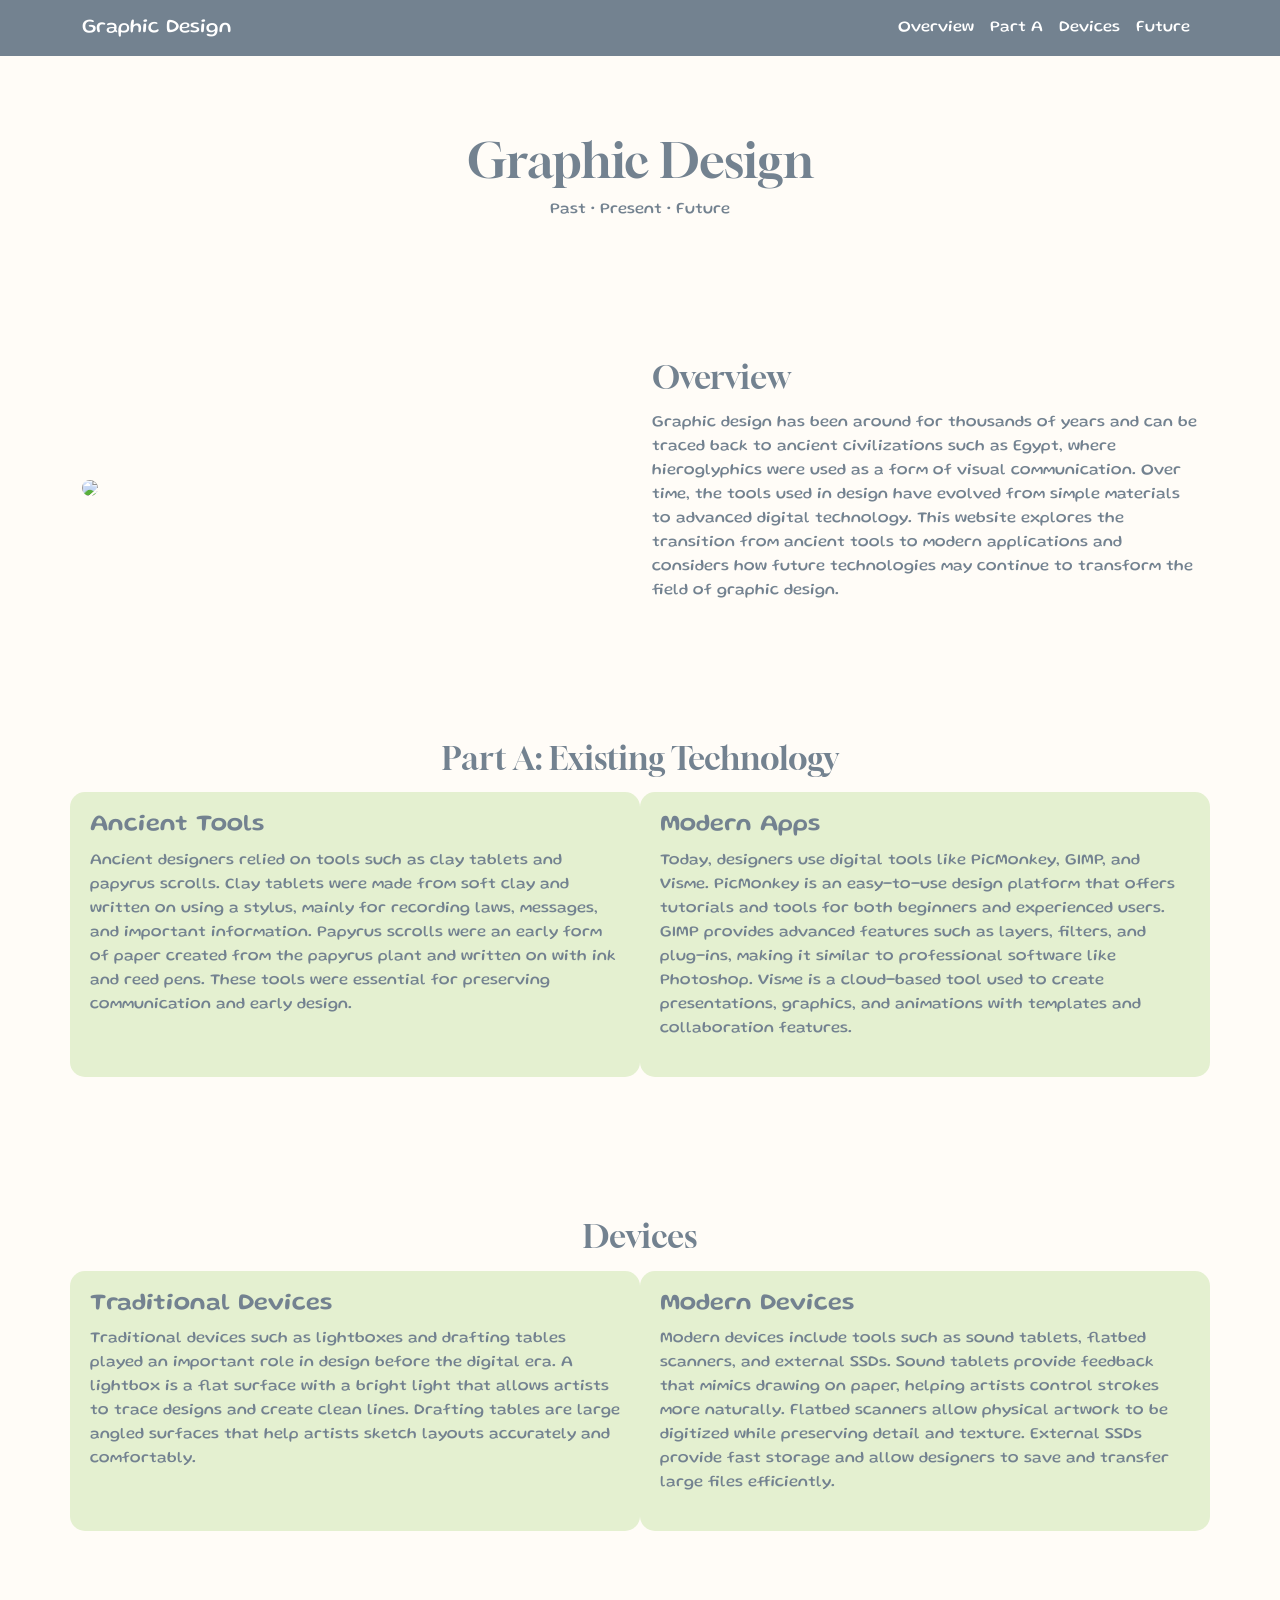
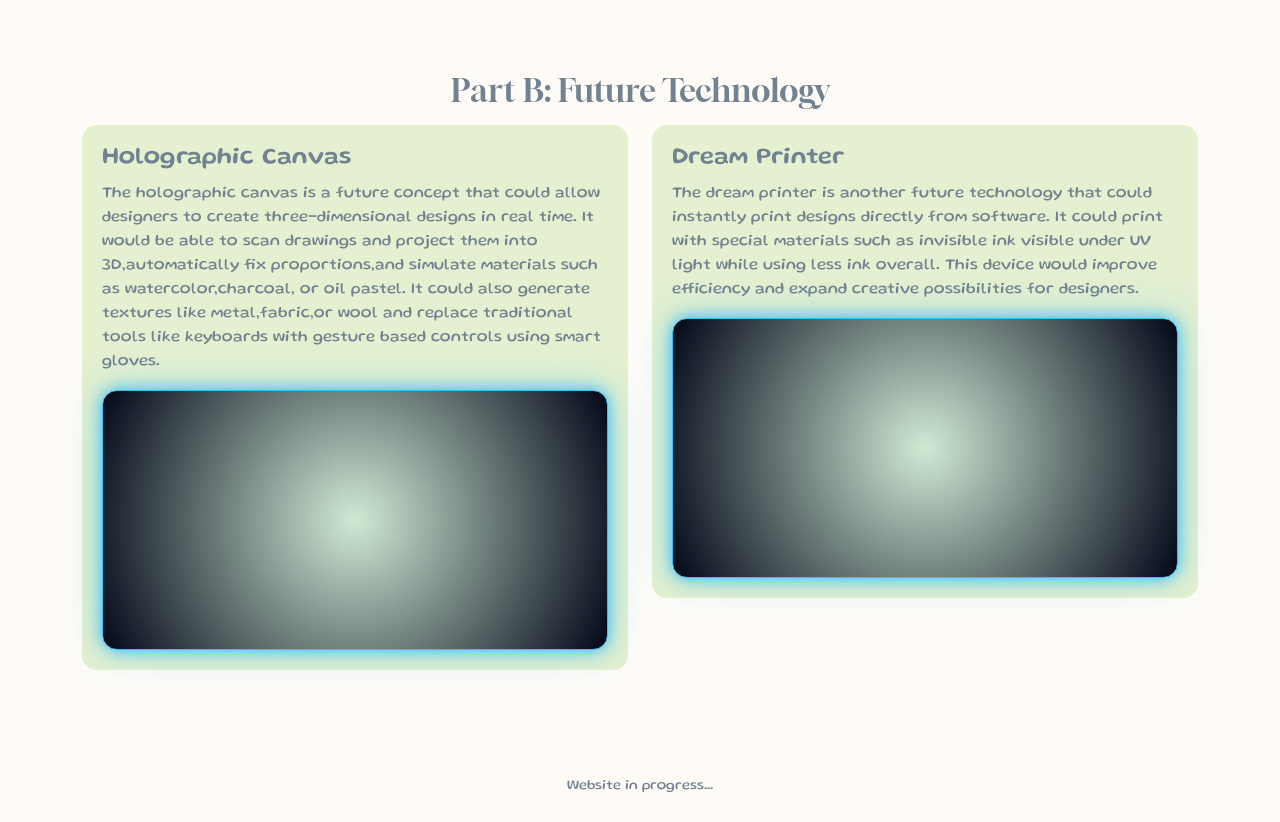
==== index.html @ 791c7b7c "Tue, May 5, 2026, 6:38 PM -04:00" ====
<!DOCTYPE html>
<html>
    <head>
        <!-- Required meta tags -->
        <meta charset="utf-8">
        <meta name="viewport" content="width=device-width, initial-scale=1">

        <link href="https://cdn.jsdelivr.net/npm/bootstrap@5.3.0-alpha1/dist/css/bootstrap.min.css" rel="stylesheet" />
        <link href="style.css" rel="stylesheet" type="text/css" />
        <style>
            /* CSS */
            .aframe-box{
    width:100%;
    height:260px;
    border-radius:15px;
    overflow:hidden;
    position:relative;
    margin-top:15px;

    /* hologram frame */
    border:1.5px solid #38bdf8;
    box-shadow: 0 0 15px #38bdf8, 0 0 40px rgba(56,189,248,0.4);

    background: radial-gradient(circle at center, rgba(56,189,248,0.12), #020617);
}
        </style>

<link rel="preconnect" href="https://fonts.googleapis.com">
<link rel="preconnect" href="https://fonts.gstatic.com" crossorigin>
<link href="https://fonts.googleapis.com/css2?family=Gloock&family=Gluten:wght@100..900&display=swap" rel="stylesheet">

        <title>Title</title>
    </head>
    <body>
        <!-- HTML -->
<nav class="navbar navbar-expand-lg fixed-top">

<div class="container">

<a class="navbar-brand" href="#">Graphic Design</a>

<button class="navbar-toggler" data-bs-toggle="collapse" data-bs-target="#nav">

<span class="navbar-toggler-icon"></span>

</button>

<div class="collapse navbar-collapse" id="nav">

<ul class="navbar-nav ms-auto">

<li><a class="nav-link" href="#overview">Overview</a></li>

<li><a class="nav-link" href="#partA">Part A</a></li>

<li><a class="nav-link" href="#devices">Devices</a></li>

<li><a class="nav-link" href="#future">Future</a></li>

</ul>

</div>

</div>

</nav>

<br><br><br>

<!-- HERO -->

<section class="text-center">

<h1 class="title">Graphic Design</h1>

<p>Past • Present • Future</p>

</section>

<!-- OVERVIEW -->

<section id="overview">

<div class="container">

<div class="row align-items-center">

<div class="col-md-6">

<img class="section-img" src="https://dazonn.com/wp-content/uploads/2024/01/Graphic_Designers.webp">

</div>

<div class="col-md-6">

<h2 class="sub-title">Overview</h2>

<p>

Graphic design has been around for thousands of years and can be traced back to ancient civilizations such as Egypt, where hieroglyphics were used as a form of visual communication. Over time, the tools used in design have evolved from simple materials to advanced digital technology. This website explores the transition from ancient tools to modern applications and considers how future technologies may continue to transform the field of graphic design.

</p>

</div>

</div>

</div>

</section>

<!-- PART A -->

<section id="partA">

<div class="container">

<h2 class="sub-title text-center">Part A: Existing Technology</h2>

<div class="row">

<div class="col-md-6 card-custom">

<h4>Ancient Tools</h4>

<p>

Ancient designers relied on tools such as clay tablets and papyrus scrolls. Clay tablets were made from soft clay and written on using a stylus, mainly for recording laws, messages, and important information. Papyrus scrolls were an early form of paper created from the papyrus plant and written on with ink and reed pens. These tools were essential for preserving communication and early design.

</p>

</div>

<div class="col-md-6 card-custom">

<h4>Modern Apps</h4>

<p>

Today, designers use digital tools like PicMonkey, GIMP, and Visme. PicMonkey is an easy-to-use design platform that offers tutorials and tools for both beginners and experienced users. GIMP provides advanced features such as layers, filters, and plug-ins, making it similar to professional software like Photoshop. Visme is a cloud-based tool used to create presentations, graphics, and animations with templates and collaboration features.

</p>

</div>

</div>

</div>

</section>

<!-- DEVICES -->

<section id="devices"  class="partA" >

<div class="container">

<h2 class="sub-title text-center">Devices</h2>

<div class="row">

<div class="col-md-6 card-custom">

<h4>Traditional Devices</h4>

<p>

Traditional devices such as lightboxes and drafting tables played an important role in design before the digital era. A lightbox is a flat surface with a bright light that allows artists to trace designs and create clean lines. Drafting tables are large angled surfaces that help artists sketch layouts accurately and comfortably.

</p>

</div>

<div class="col-md-6 card-custom">

<h4>Modern Devices</h4>

<p>

Modern devices include tools such as sound tablets, flatbed scanners, and external SSDs. Sound tablets provide feedback that mimics drawing on paper, helping artists control strokes more naturally. Flatbed scanners allow physical artwork to be digitized while preserving detail and texture. External SSDs provide fast storage and allow designers to save and transfer large files efficiently.

</p>

</div>

</div>

</div>

</section>

<!-- FUTURE -->

<section id="future">

<div class="container">

<h2 class="sub-title text-center">Part B: Future Technology</h2>

<div class="row">

    <!-- Holographic Canvas -->

    <div class="col-md-6">

        <div class="card-custom">

            <h4>Holographic Canvas</h4>

            <p>

                The holographic canvas is a future concept that could allow designers to create three-dimensional designs in real time. It would be able to scan drawings and project them into 3D,automatically fix proportions,and simulate materials such as watercolor,charcoal, or oil pastel. It could also generate textures like metal,fabric,or wool and replace traditional tools like keyboards with gesture based controls using smart gloves.

            </p>

            <div class="aframe-box">

                <a-scene embedded background="color: #020617">

                    <a-assets>

                        <a-asset-item id="model" src="https://cdn.jsdelivr.net/gh/KhronosGroup/glTF-Sample-Models@main/2.0/Duck/glTF/Duck.gltf"></a-asset-item>

                    </a-assets>

                    <a-cylinder position="0 -0.9 -2.5" radius="0.8" height="0.15" color="#38bdf8"></a-cylinder>

                    <a-torus position="0 -0.8 -2.5"

                             radius="1"

                             radius-tubular="0.02"

                             color="#38bdf8"

                             animation="property: rotation; to: 0 360 0; loop: true; dur: 5000">

                    </a-torus>

                    <a-entity gltf-model="#model"

                              position="0 -0.1 -2.5"

                              scale="0.9 0.9 0.9"

                              animation="property: rotation; to: 0 360 0; loop: true; dur: 10000">

                    </a-entity>

                    <a-light type="point" intensity="2" color="#38bdf8" position="0 1 -2.5"></a-light>

                    <a-light type="ambient" intensity="0.4"></a-light>

                </a-scene>

            </div>

        </div>

    </div>
<script src="https://aframe.io/releases/1.7.1/aframe.min.js"></script>






  <!-- Dream Printer -->

    <div class="col-md-6">

        <div class="card-custom">

            <h4>Dream Printer</h4>

            <p>

                 The dream printer is another future technology that could instantly print designs directly from software. It could print with special materials such as invisible ink visible under UV light while using less ink overall. This device would improve efficiency and expand creative possibilities for designers.


            </p>

            <div class="aframe-box">

                <a-scene embedded background="color: #020617">

                    <a-box position="0 -0.8 -2.5" depth="1" height="0.4" width="1.5" color="#1e293b"></a-box>

                    <a-plane position="0 -0.5 -2.2"

                             width="1.2"

                             height="0.7"

                             color="#38bdf8">

                    </a-plane>

                    <a-box position="0 0 -2.2"

                           depth="0.3"

                           height="0.3"

                           width="0.3"

                           color="#38bdf8"

                           animation="property: position; to: 0 0.3 -2.2; dir: alternate; loop: true; dur: 1500">

                    </a-box>

                    <a-light type="point" intensity="2" color="#38bdf8" position="0 1 -2.5"></a-light>

                    <a-light type="ambient" intensity="0.5"></a-light>

                </a-scene>

            </div>

        </div>

    </div>

</div>

</div>

</section>

<footer class="text-center p-4">

<small>Website in progress...</small>

</footer>

<script src="https://cdn.jsdelivr.net/npm/bootstrap@5.3.0-alpha1/dist/js/bootstrap.bundle.min.js"></script>


    </body>
</html>
---- style.css ----
body{

    background-color:#FFFCF7;

    font-family:'Gluten', sans-serif;

    color:#738290;

}


.navbar{

    background-color:#738290;

}

.navbar a{

    color:white !important;

}

.title{

    font-family:'Gloock', serif;

    font-size:3rem;

}

.sub-title{

    font-family:'Gloock', serif;

    margin-bottom:15px;

}


section{

    padding:60px 20px;

}


.card-custom{

    background:#E4F0D0;

    border-radius:15px;

    padding:20px;

    margin-bottom:20px;

}


.section-img{

    width:100%;

    border-radius:15px;

}


.device-img{

    width:100%;

    height:200px;

    background:#C2D8B9;

    border-radius:15px;

    display:flex;

    align-items:center;

    justify-content:center;

    color:white;

    font-size:14px;

.navbar a {
  color: #FFFCF7 !important;
}

.navbar.scrolled {
  background: #C2D8B9 !important;
}

h1{
  font-family: Gluten;
    font-size: 60px;
 }

.sub-title{
    font-family: Gluten;
    font-size: 45px;

}

body {
   font-family: Gloock, cursive;
  background-color: #FFFCF7`;
}

.smaller-title{
    font-family: Gluten;
    font-size: 35px;
}

.sub-heading{
  font-family: Gloock;
    font-size: 25px;
}

img{
  widith: 250px;
  height:250px;
}

.center{
  text-alignment: center;
}


.partA{
    margin-top:80px;
}
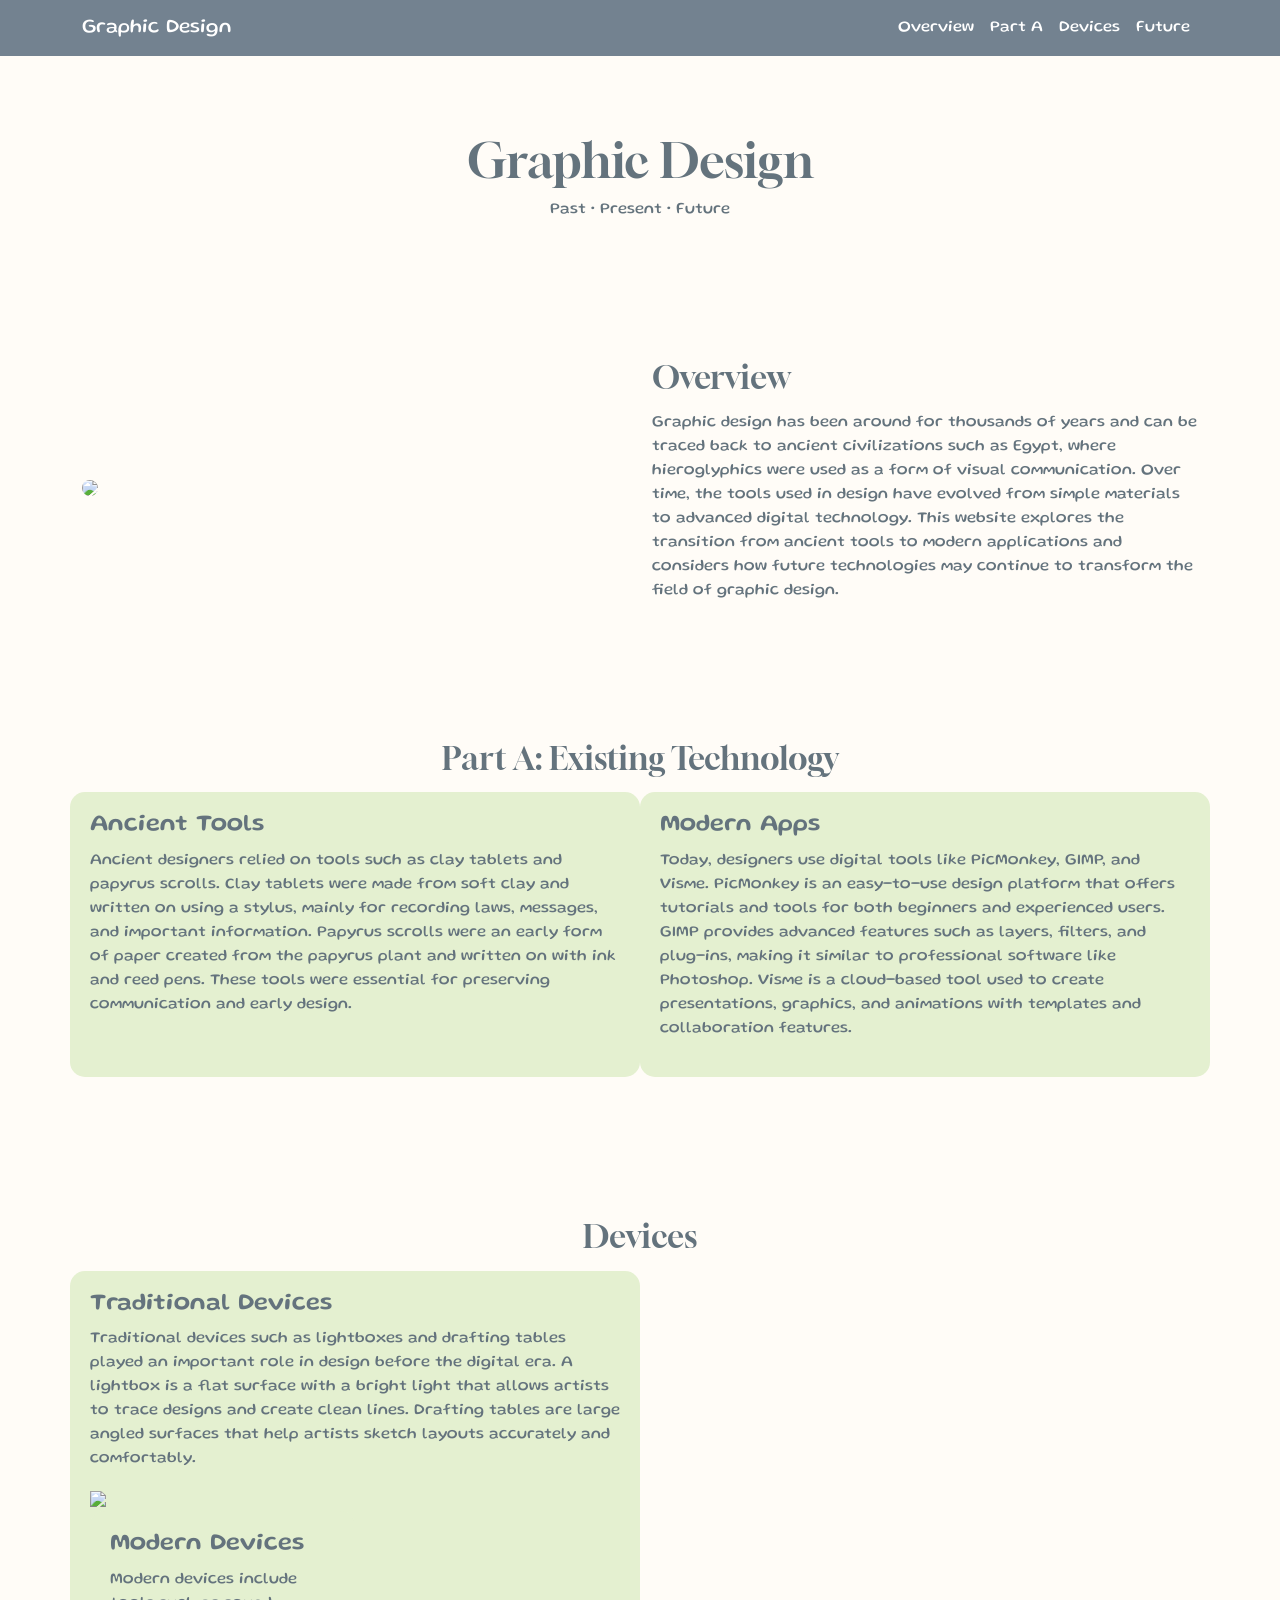
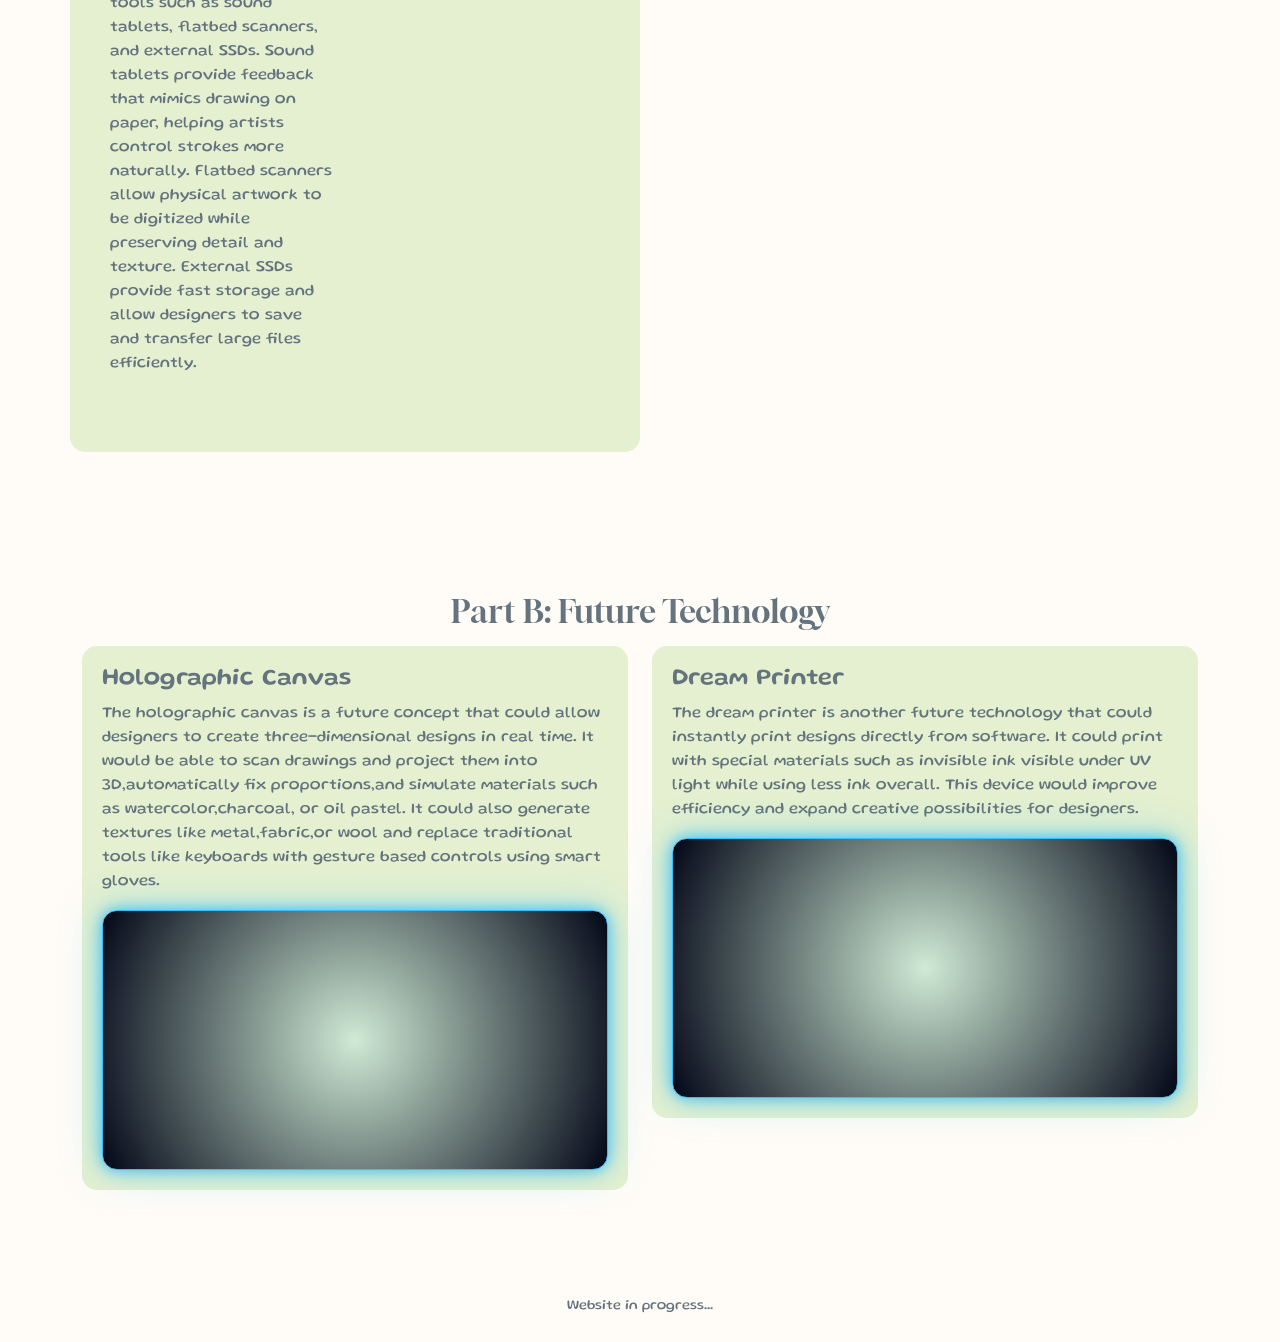
==== commit 6382da8d: "Sun, May 10, 2026, 9:13 PM -04:00" ====
--- a/index.html
+++ b/index.html
@@ -169,6 +169,8 @@
 
 </p>
 
+<img src=
+
 </div>
 
 <div class="col-md-6 card-custom">
--- a/style.css
+++ b/style.css
@@ -4,7 +4,7 @@
 
     font-family:'Gluten', sans-serif;
 
-    color:#738290;
+    color:#64737d;
 
 }
 
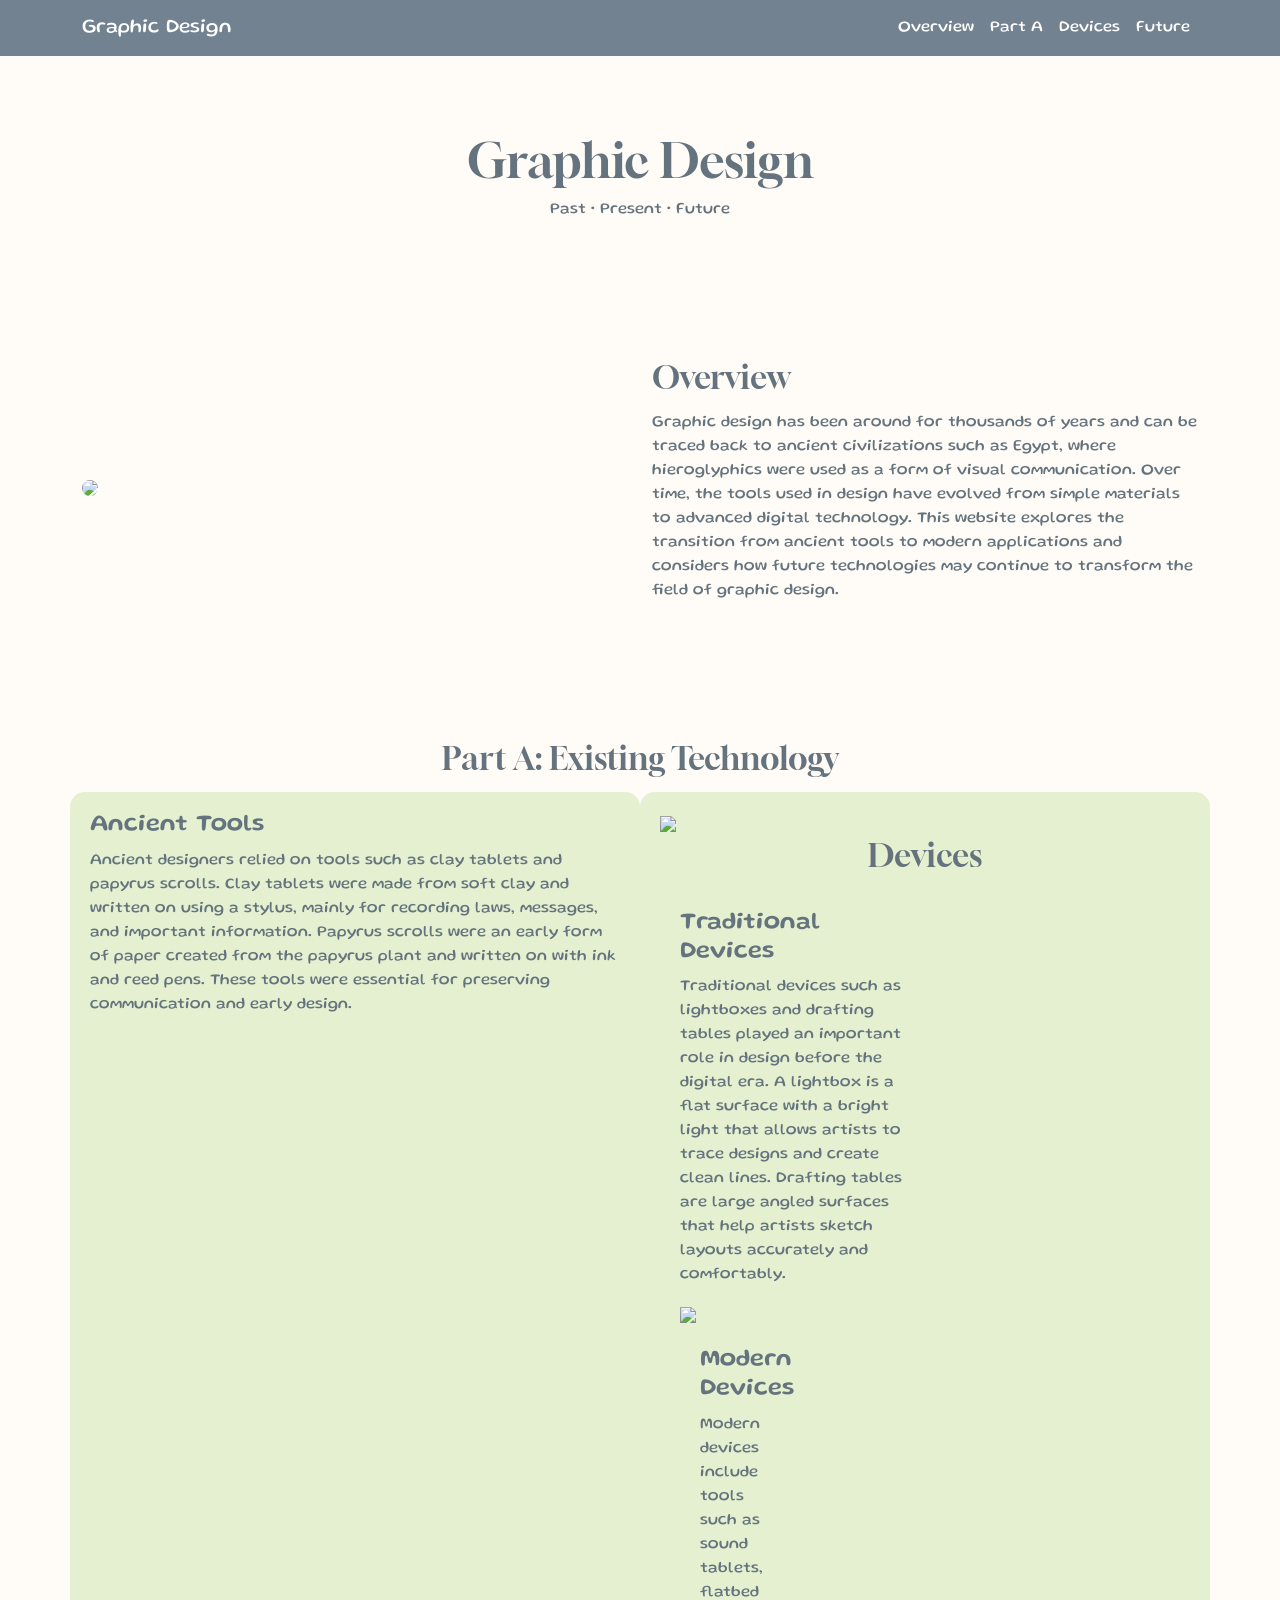
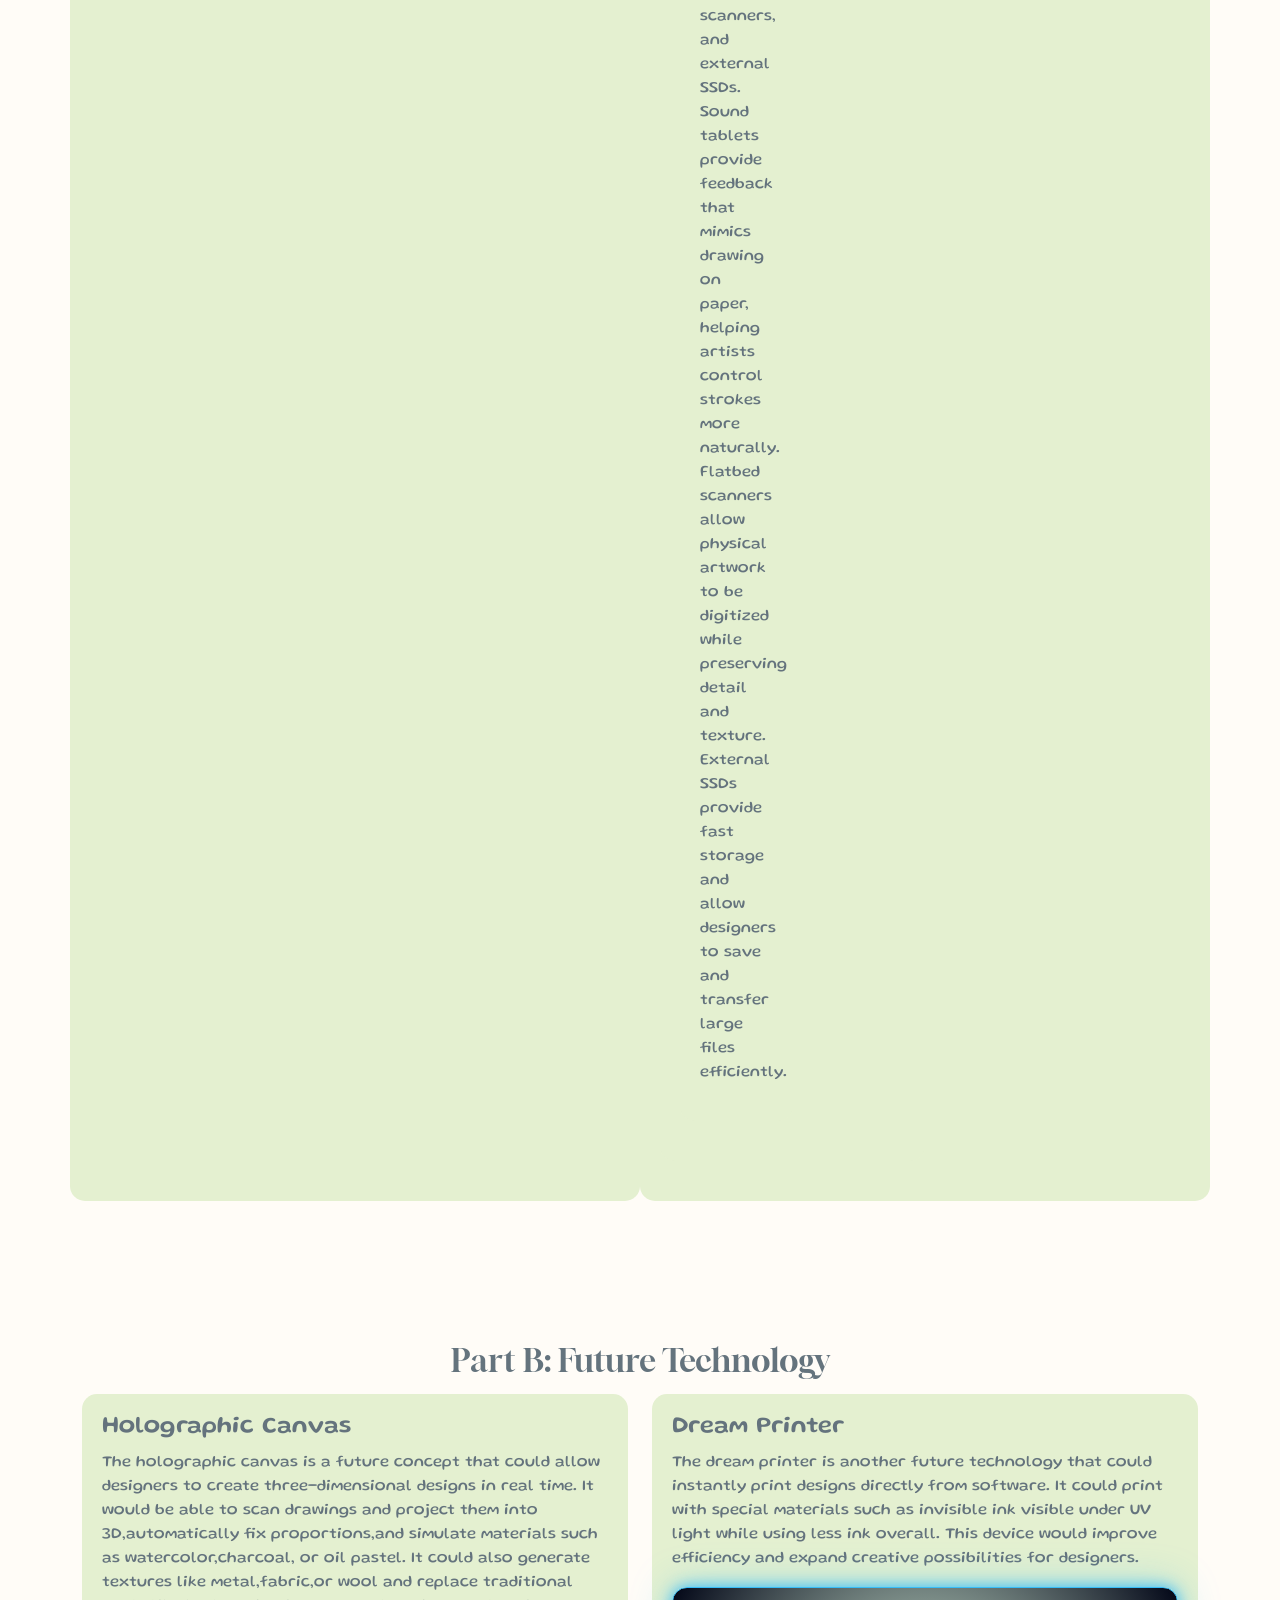
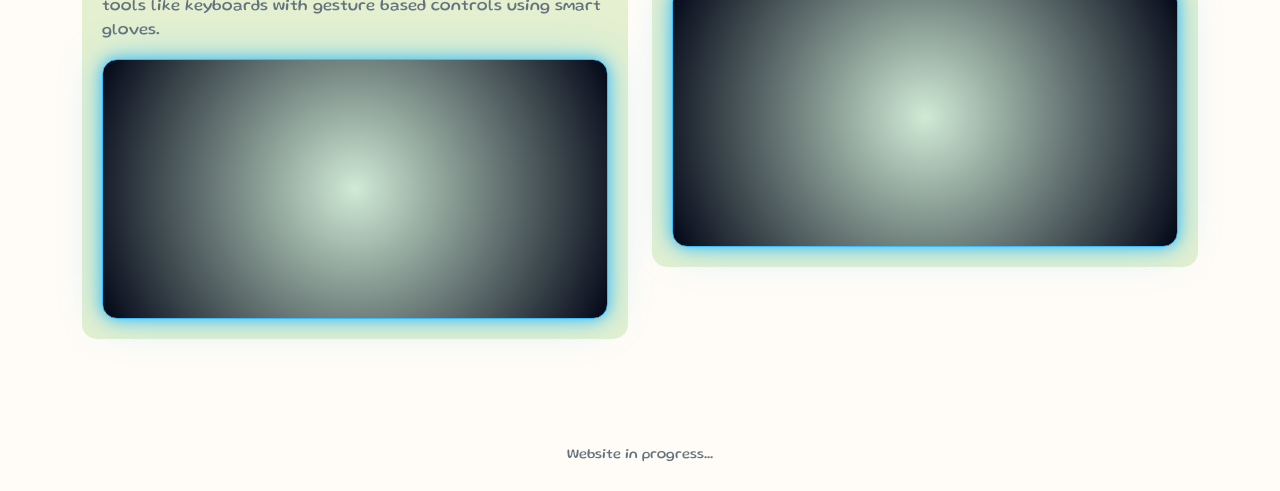
==== commit 3e6d276b: "Sun, May 10, 2026, 9:18 PM -04:00" ====
--- a/index.html
+++ b/index.html
@@ -133,6 +133,8 @@
 
 <div class="col-md-6 card-custom">
 
+    <img src=" 
+
 <h4>Modern Apps</h4>
 
 <p>
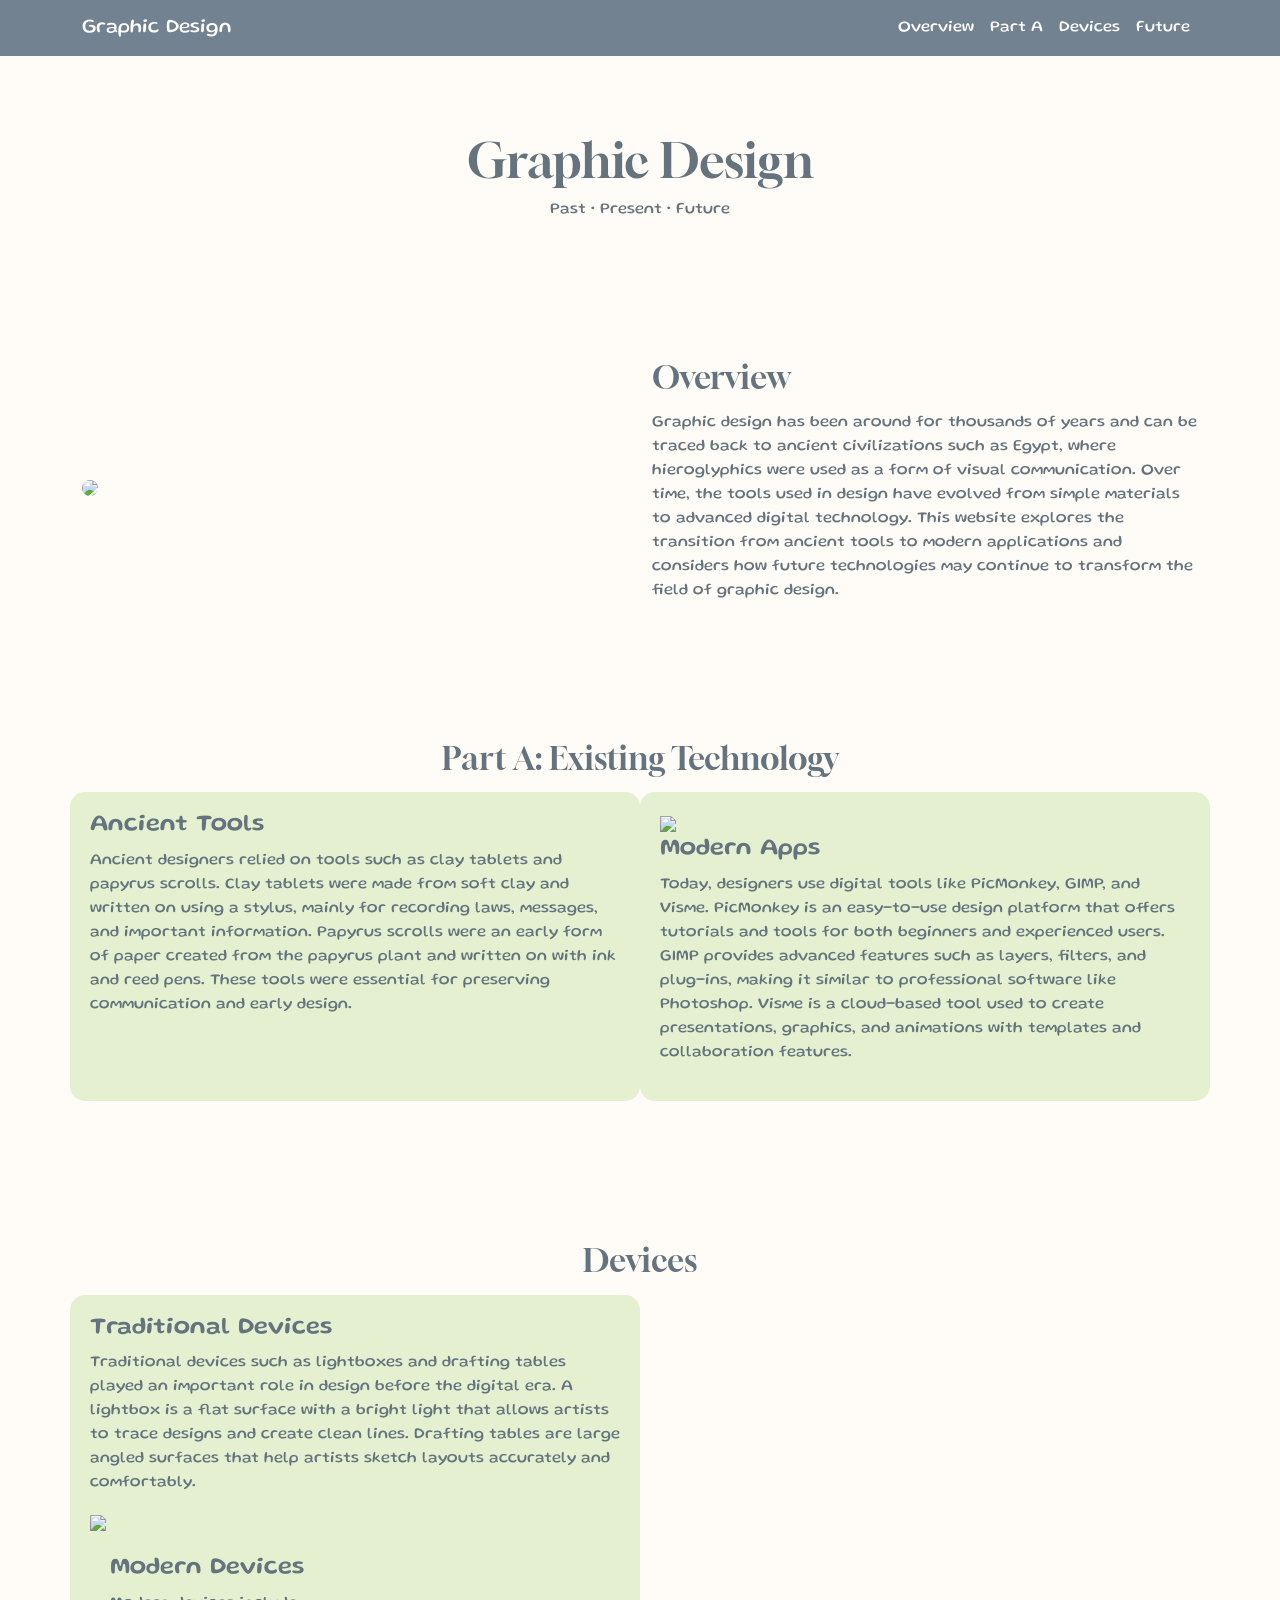
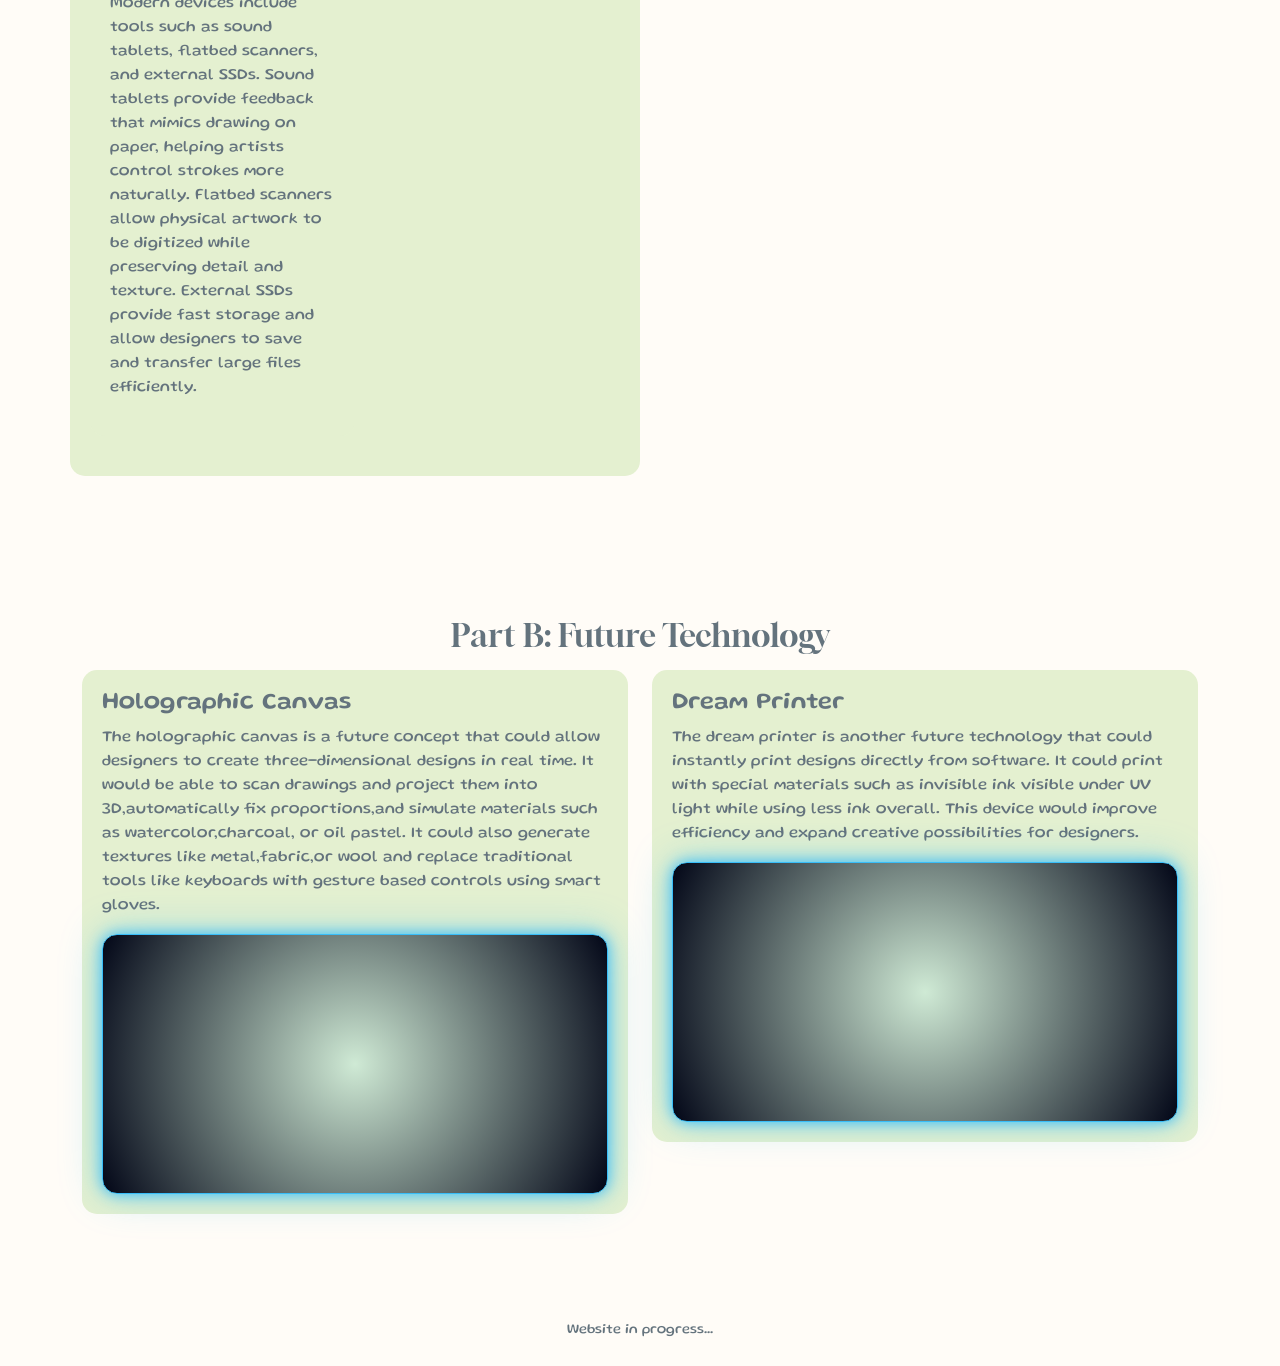
==== commit b26c587a: "Sun, May 10, 2026, 9:19 PM -04:00" ====
--- a/index.html
+++ b/index.html
@@ -133,7 +133,7 @@
 
 <div class="col-md-6 card-custom">
 
-    <img src=" 
+    <img src="https://play-lh.googleusercontent.com/vRZqnRc4vTLgoEWTsuuq_lLeWj1QQ0_ofON7JDVOMGnL2n2WgA6GztNUbldDhIQta08G" widith:100px  >
 
 <h4>Modern Apps</h4>
 
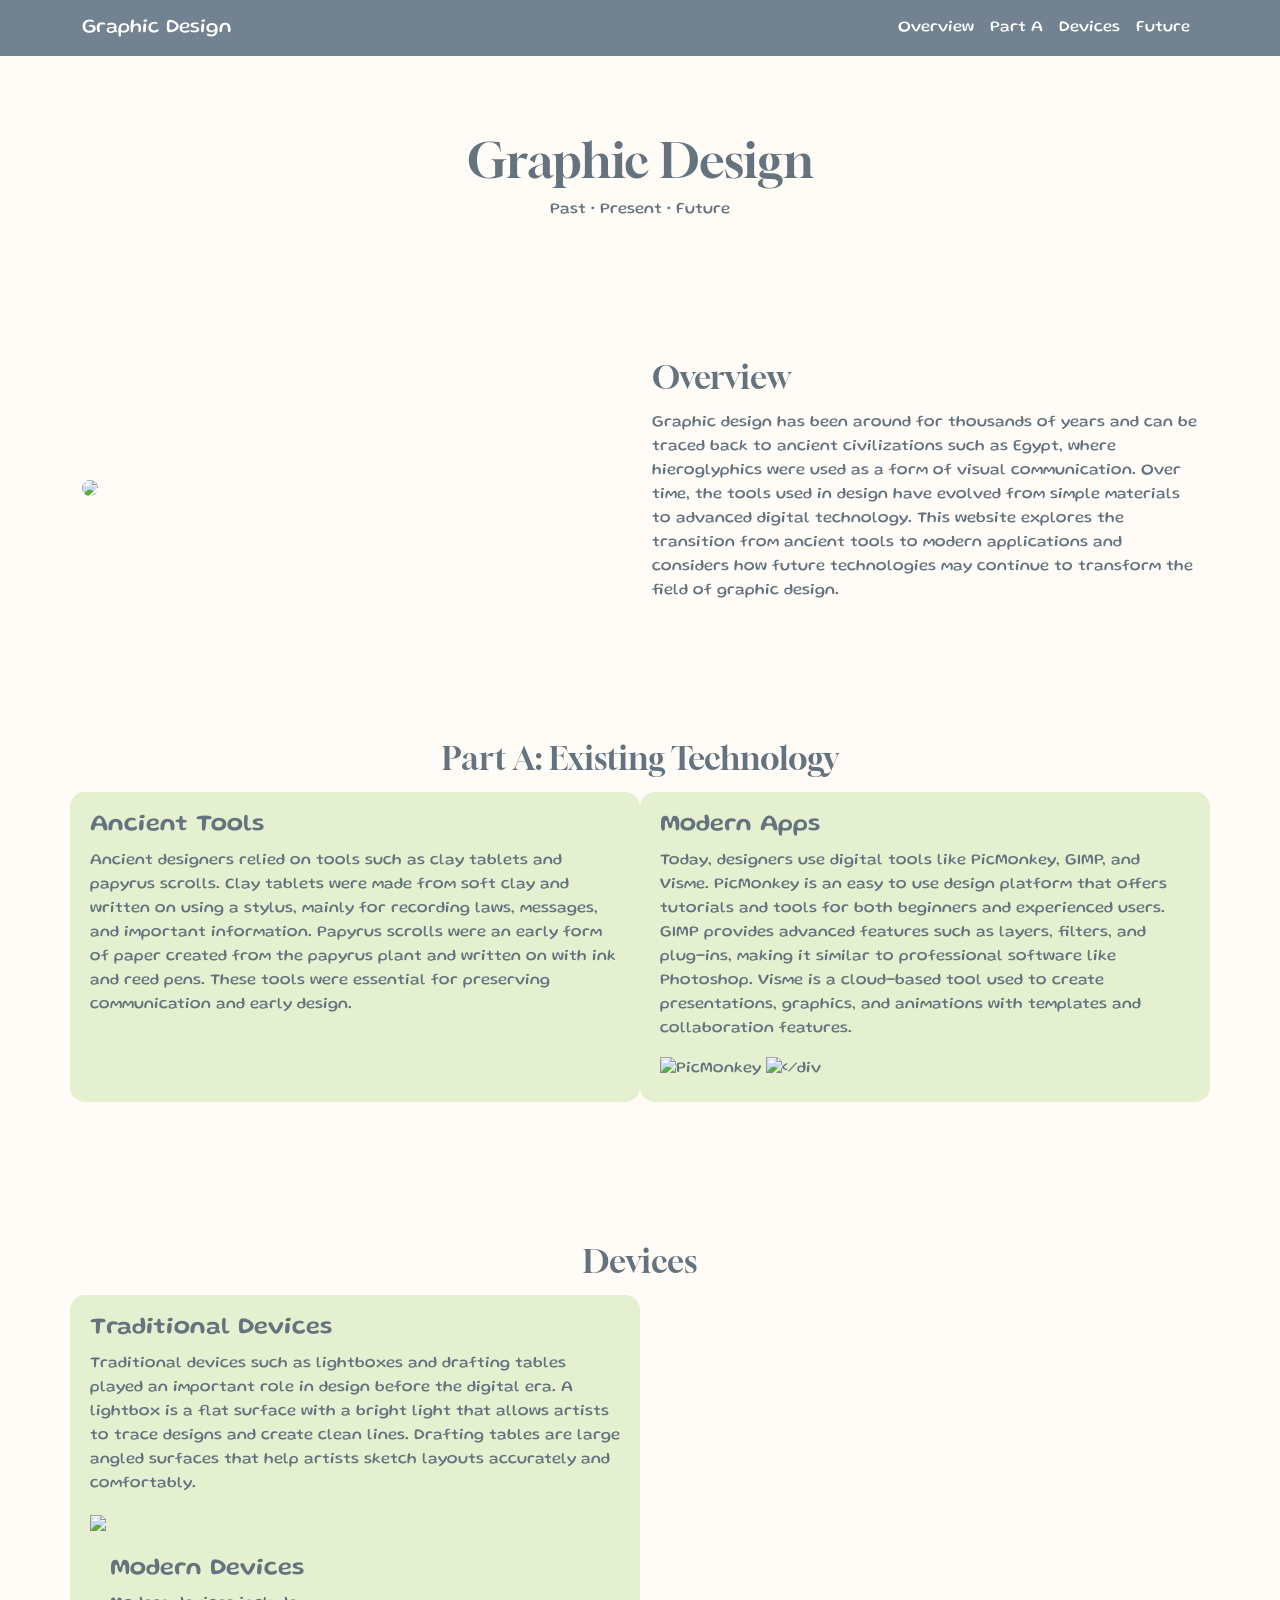
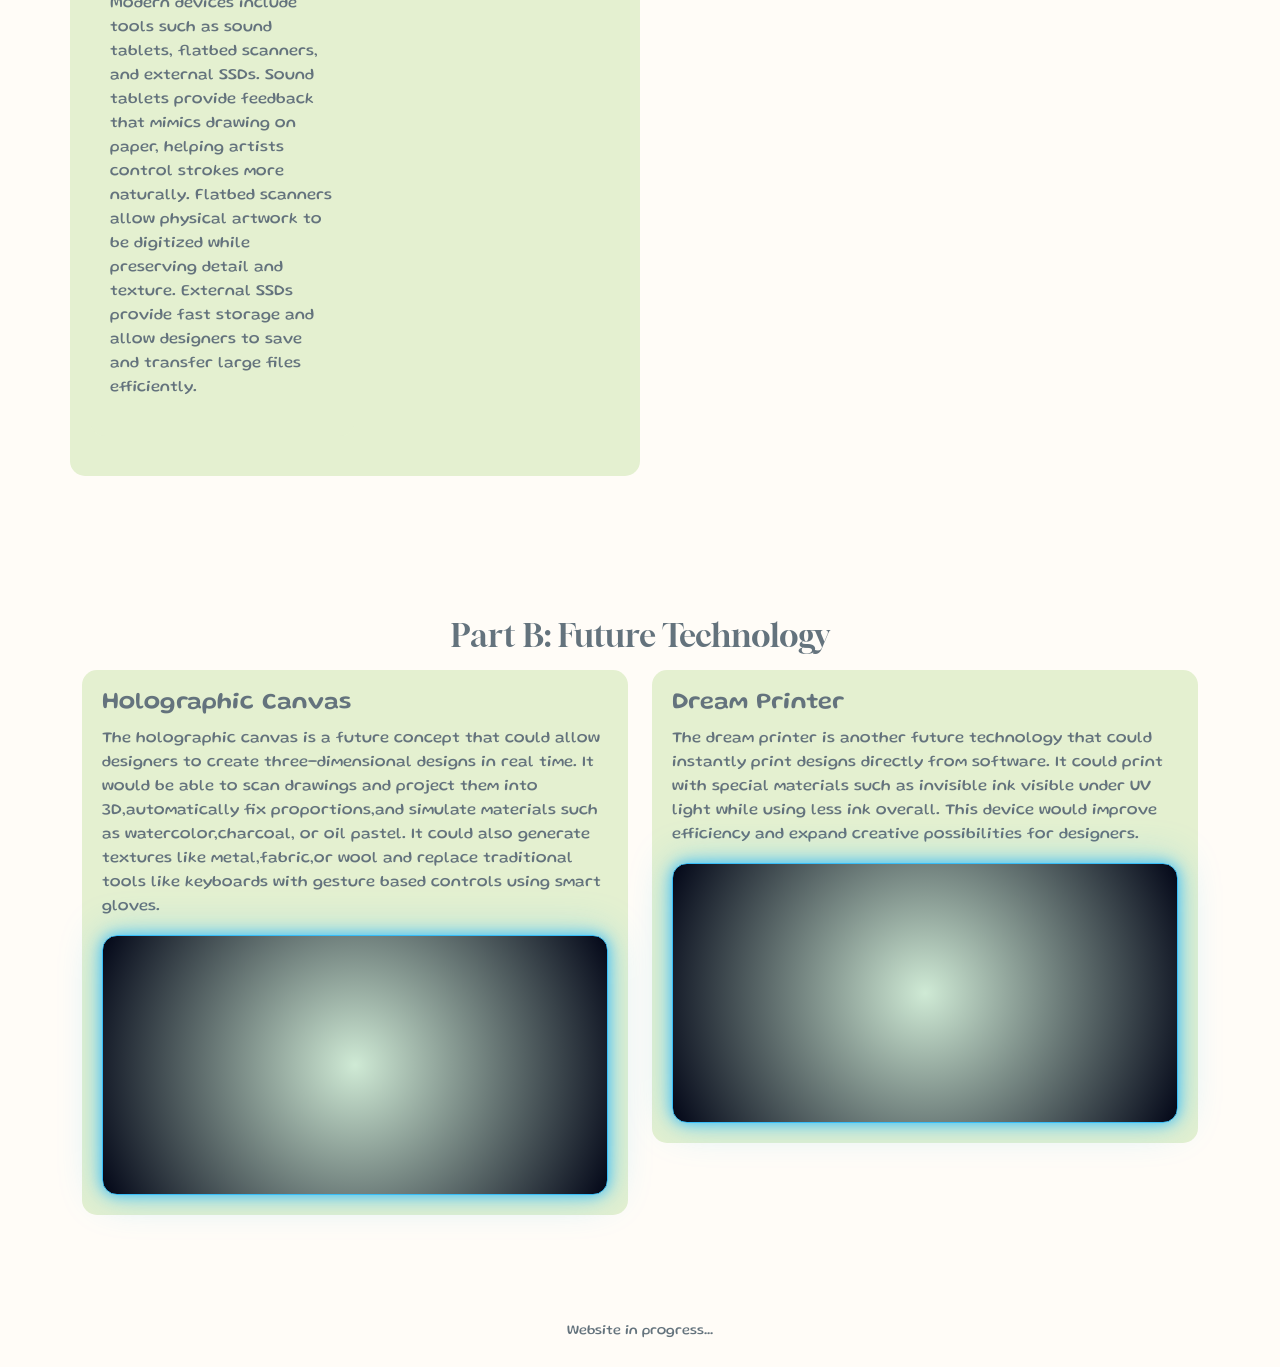
==== commit 03d3823b: "Sun, May 10, 2026, 9:22 PM -04:00" ====
--- a/index.html
+++ b/index.html
@@ -133,15 +133,17 @@
 
 <div class="col-md-6 card-custom">
 
-    <img src="https://play-lh.googleusercontent.com/vRZqnRc4vTLgoEWTsuuq_lLeWj1QQ0_ofON7JDVOMGnL2n2WgA6GztNUbldDhIQta08G" widith:100px  >
 
 <h4>Modern Apps</h4>
 
 <p>
 
-Today, designers use digital tools like PicMonkey, GIMP, and Visme. PicMonkey is an easy-to-use design platform that offers tutorials and tools for both beginners and experienced users. GIMP provides advanced features such as layers, filters, and plug-ins, making it similar to professional software like Photoshop. Visme is a cloud-based tool used to create presentations, graphics, and animations with templates and collaboration features.
-
-</p>
+Today, designers use digital tools like PicMonkey, GIMP, and Visme. PicMonkey is an easy to use design platform that offers tutorials and tools for both beginners and experienced users. GIMP provides advanced features such as layers, filters, and plug-ins, making it similar to professional software like Photoshop. Visme is a cloud-based tool used to create presentations, graphics, and animations with templates and collaboration features.
+
+</p>
+
+ <img src="https://play-lh.googleusercontent.com/vRZqnRc4vTLgoEWTsuuq_lLeWj1QQ0_ofON7JDVOMGnL2n2WgA6GztNUbldDhIQta08G" alt="PicMonkey" style= "widith:100px;  height:100px;">
+ <img src="https://encrypted-tbn0.gstatic.com/images?q=tbn:ANd9GcRWtsL0ydkwYD7ehrJ9rGCvED7QnmHQbshFSA&s" alt=
 
 </div>
 
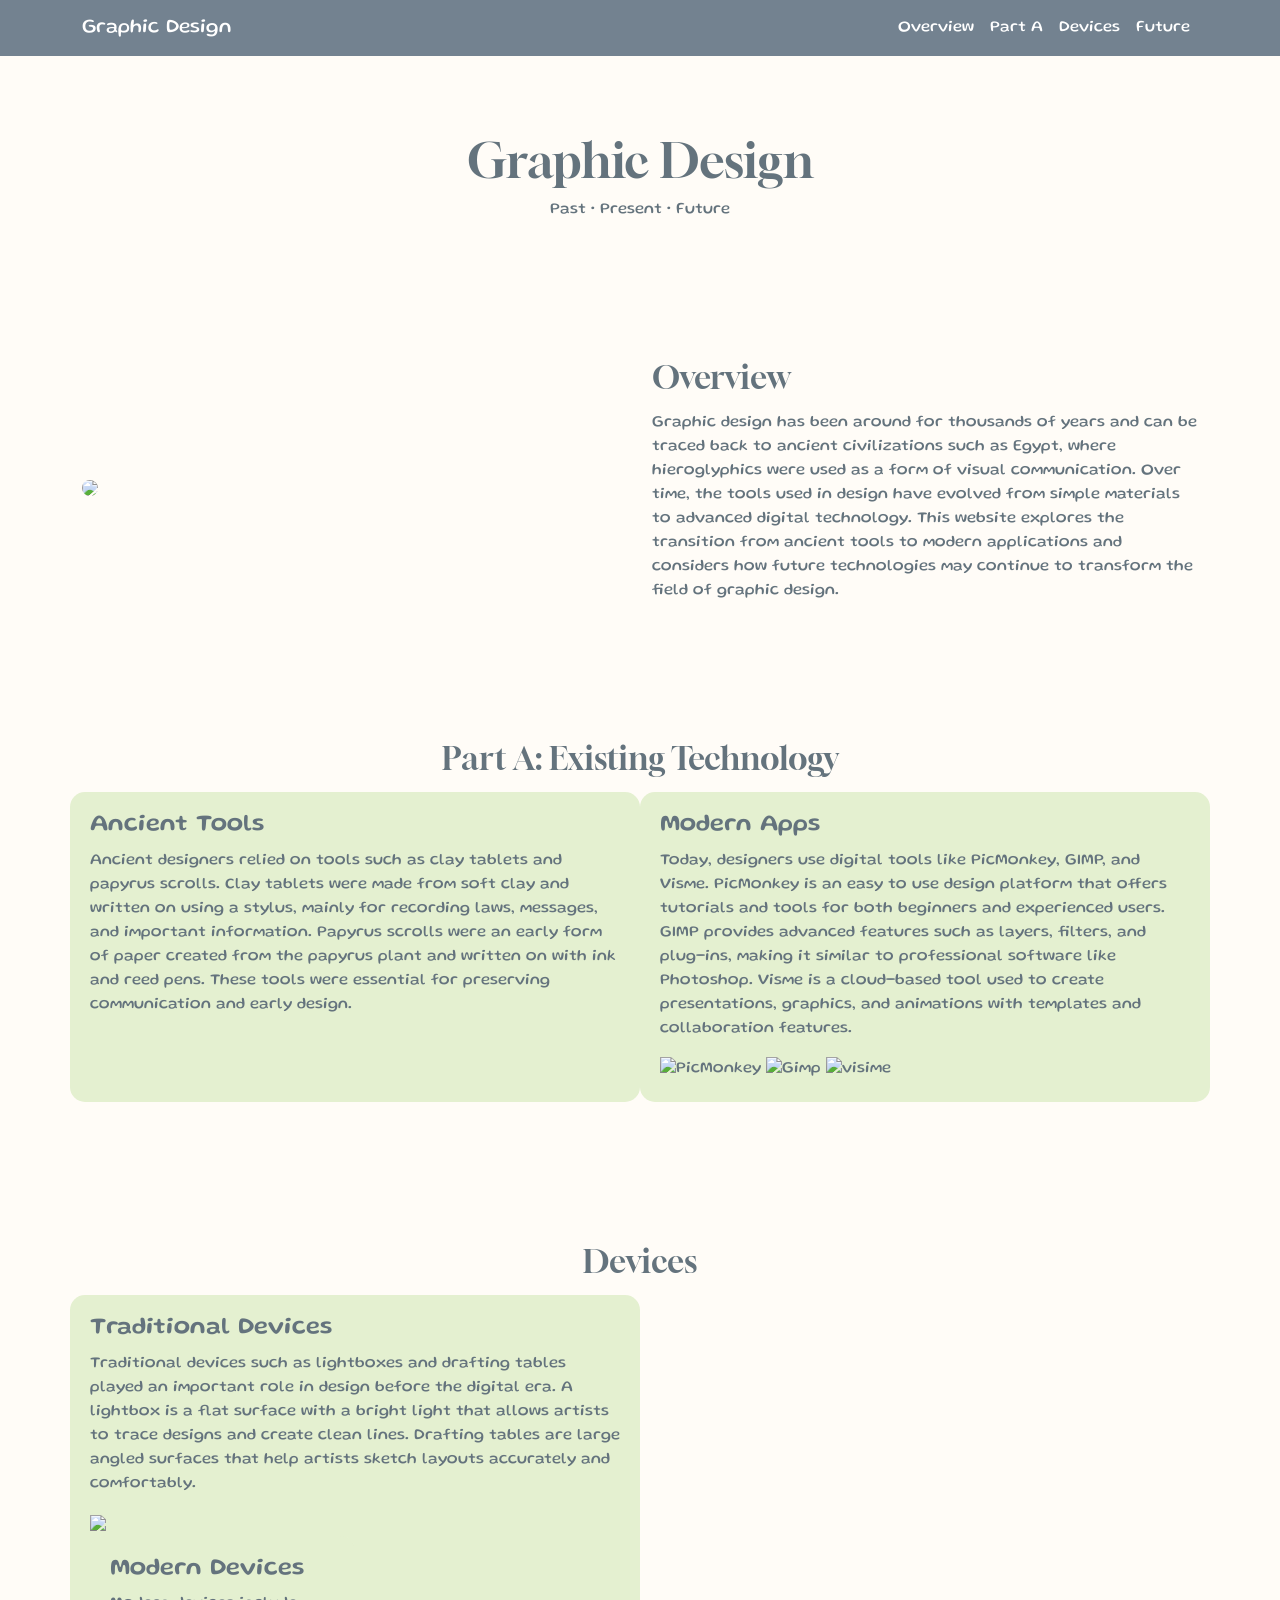
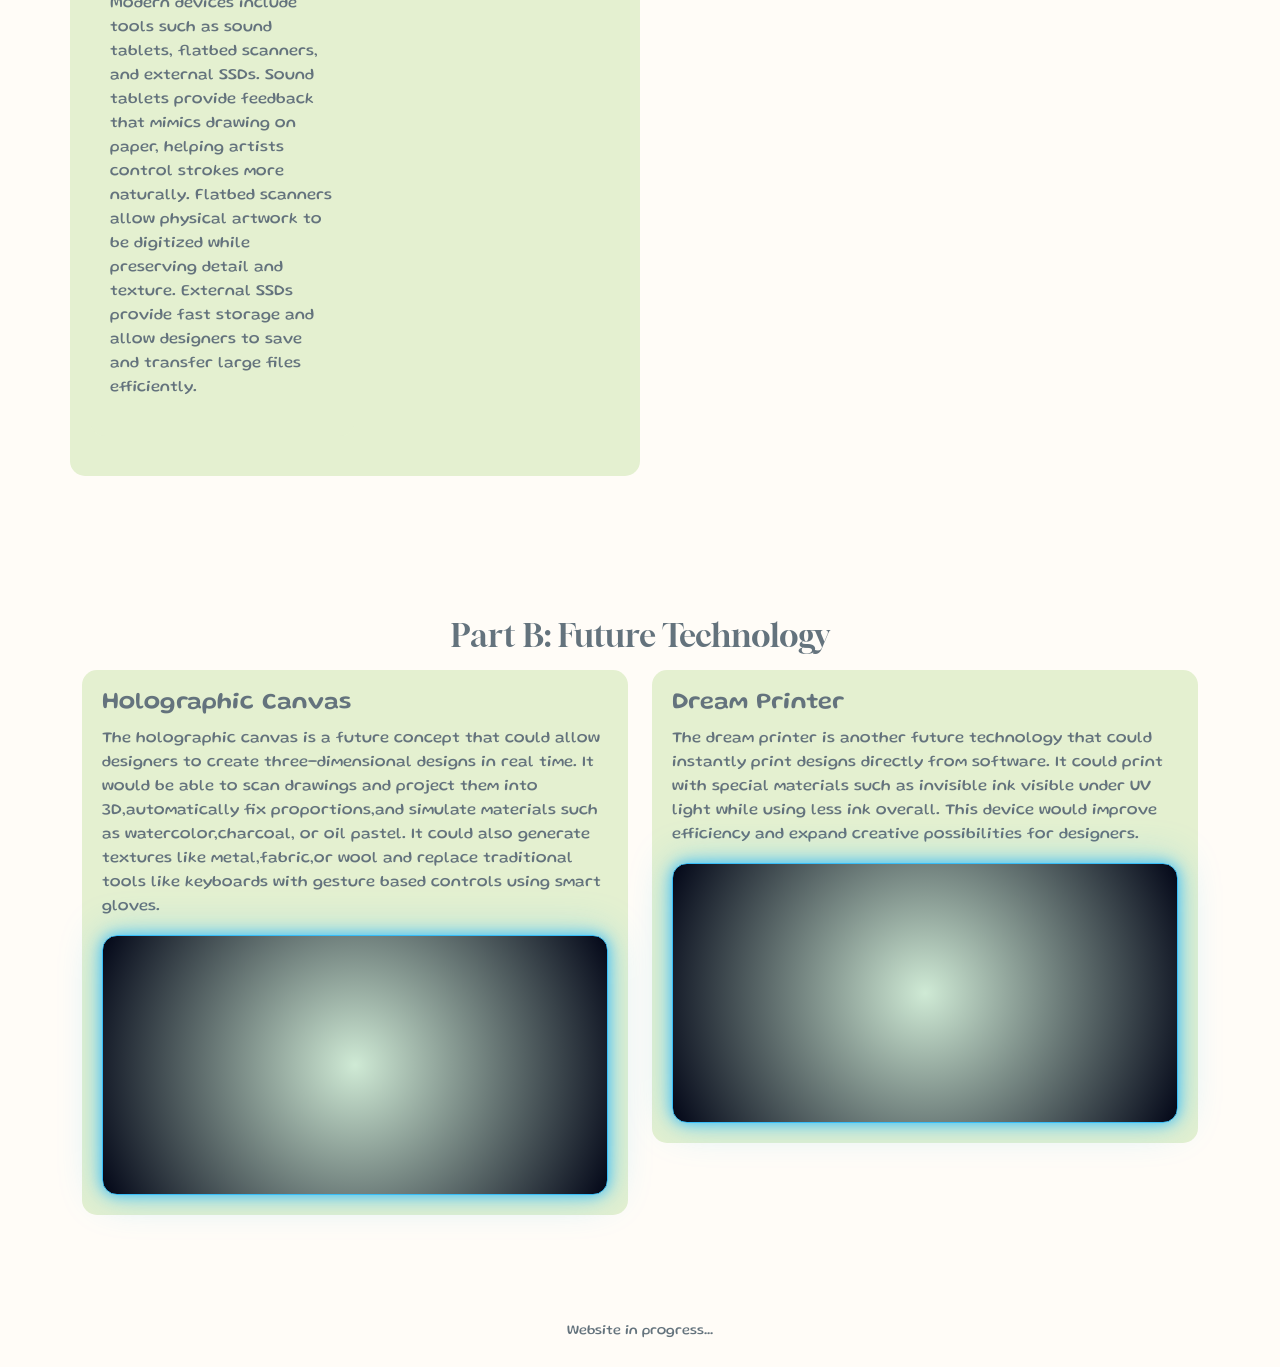
==== commit cabc834a: "Sun, May 10, 2026, 9:25 PM -04:00" ====
--- a/index.html
+++ b/index.html
@@ -143,7 +143,8 @@
 </p>
 
  <img src="https://play-lh.googleusercontent.com/vRZqnRc4vTLgoEWTsuuq_lLeWj1QQ0_ofON7JDVOMGnL2n2WgA6GztNUbldDhIQta08G" alt="PicMonkey" style= "widith:100px;  height:100px;">
- <img src="https://encrypted-tbn0.gstatic.com/images?q=tbn:ANd9GcRWtsL0ydkwYD7ehrJ9rGCvED7QnmHQbshFSA&s" alt=
+ <img src="https://encrypted-tbn0.gstatic.com/images?q=tbn:ANd9GcRWtsL0ydkwYD7ehrJ9rGCvED7QnmHQbshFSA&s" alt= "Gimp" style="widith: 100px; height:100px;">
+ <img src="https://encrypted-tbn0.gstatic.com/images?q=tbn:ANd9GcS27EfwOaJQnE794rtIq0XNQ43d8PjMDsq42w&s" alt="visime" style="widith: 100px; height:100px;">
 
 </div>
 
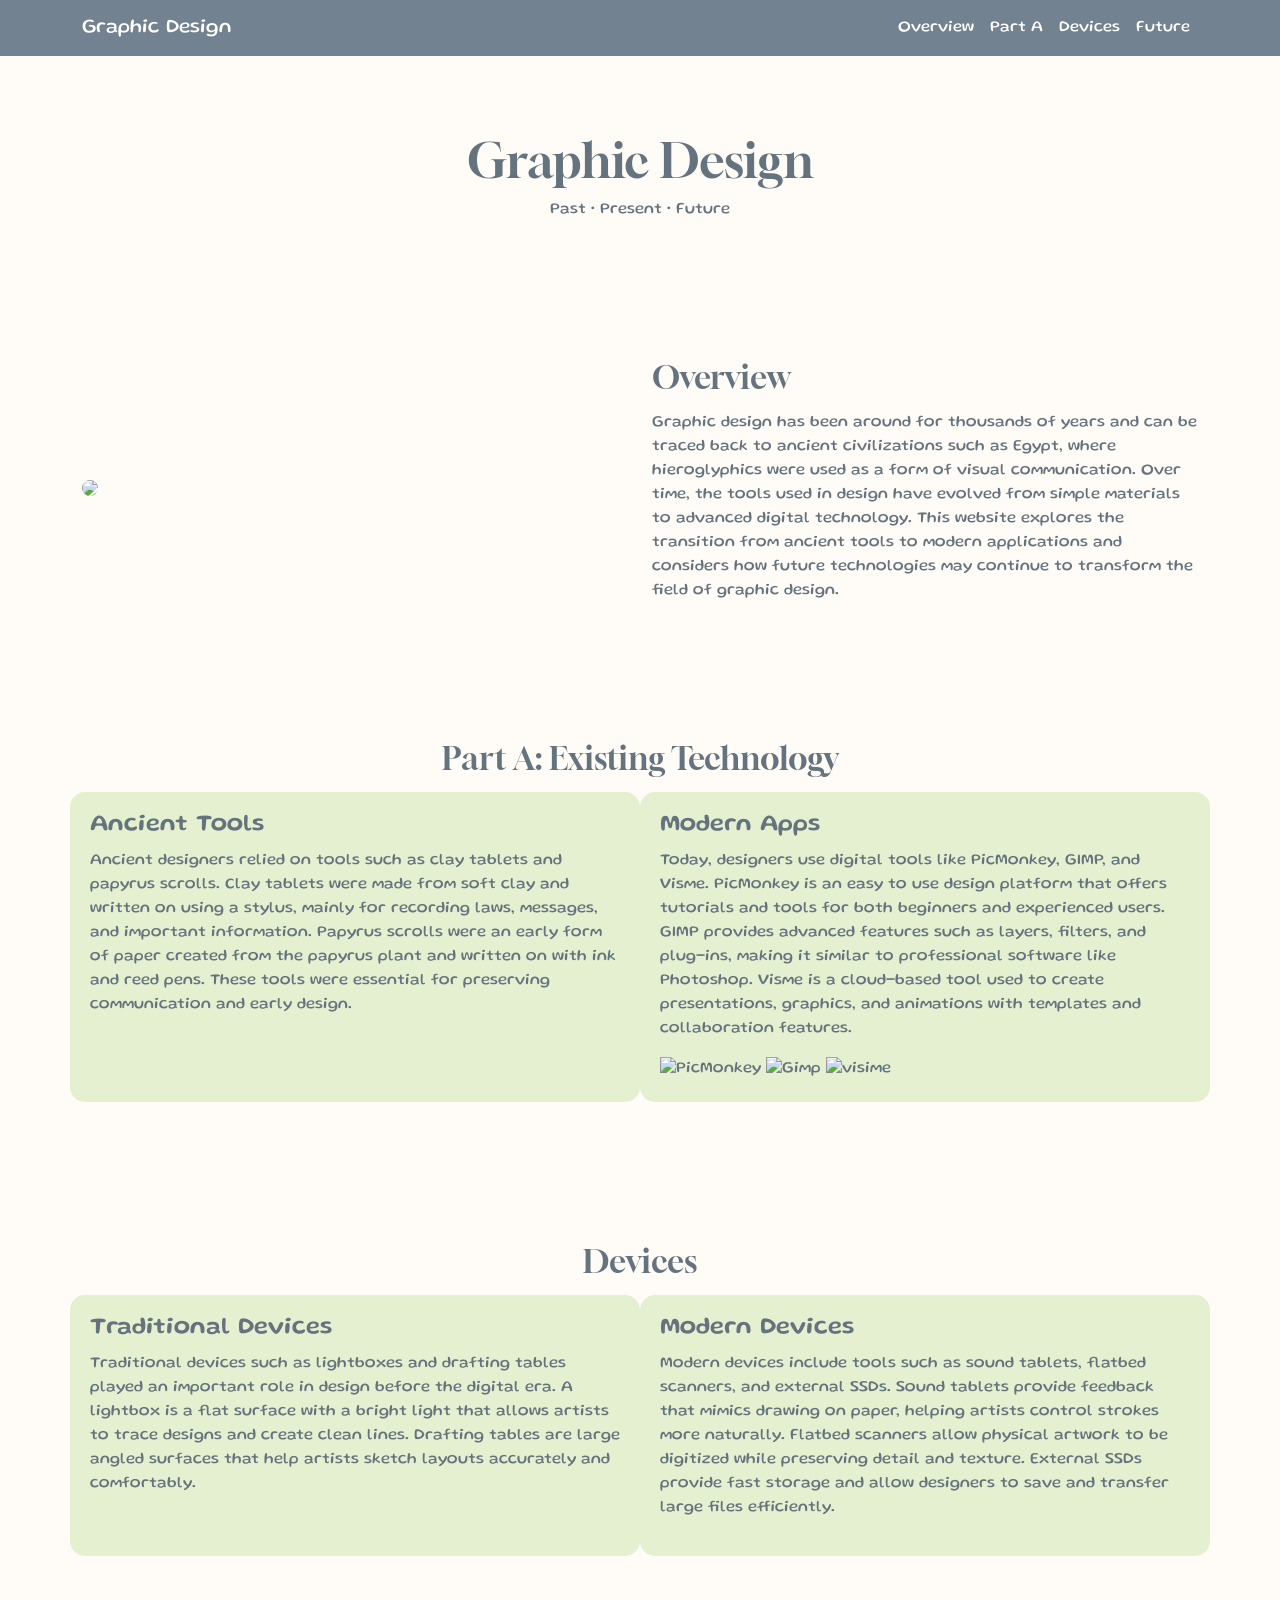
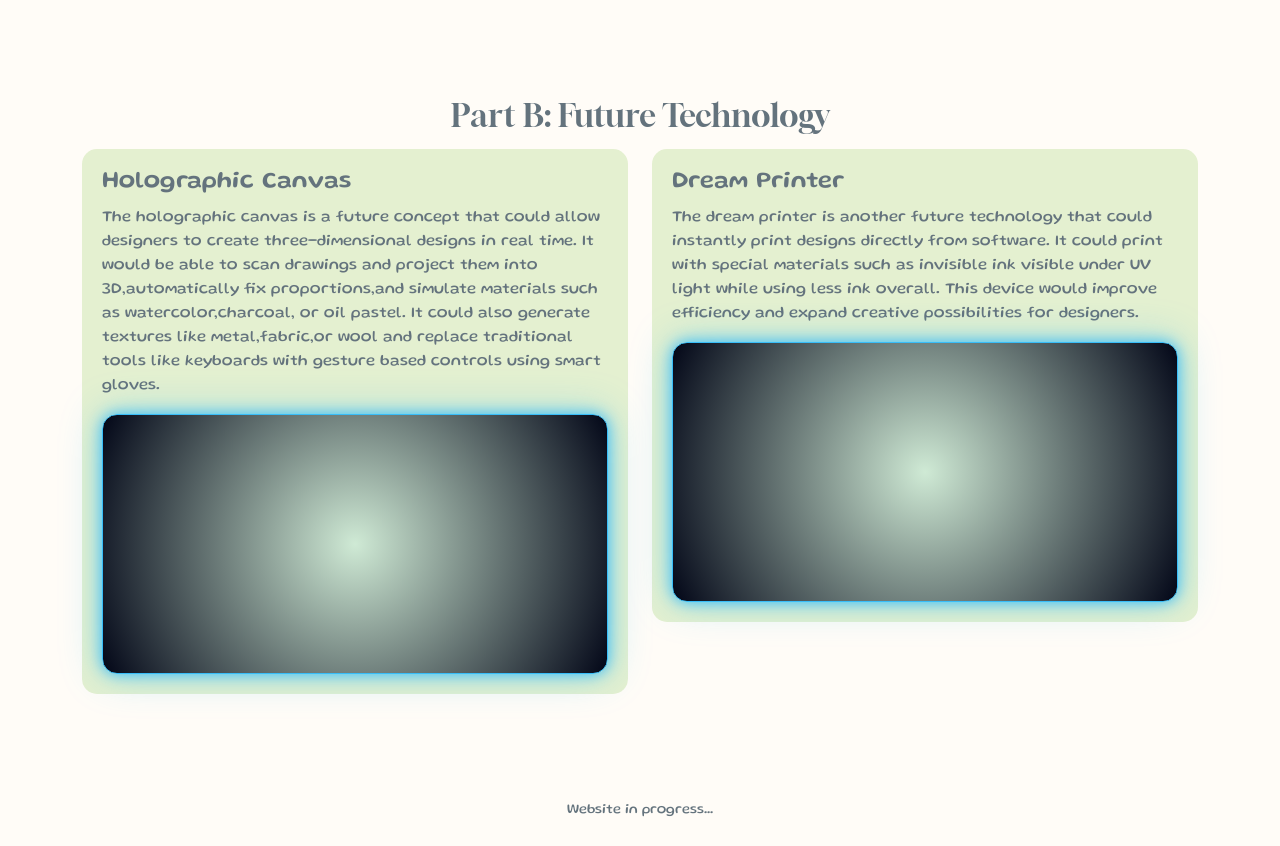
==== commit 395042fb: "." ====
--- a/index.html
+++ b/index.html
@@ -174,7 +174,7 @@
 
 </p>
 
-<img src=
+
 
 </div>
 
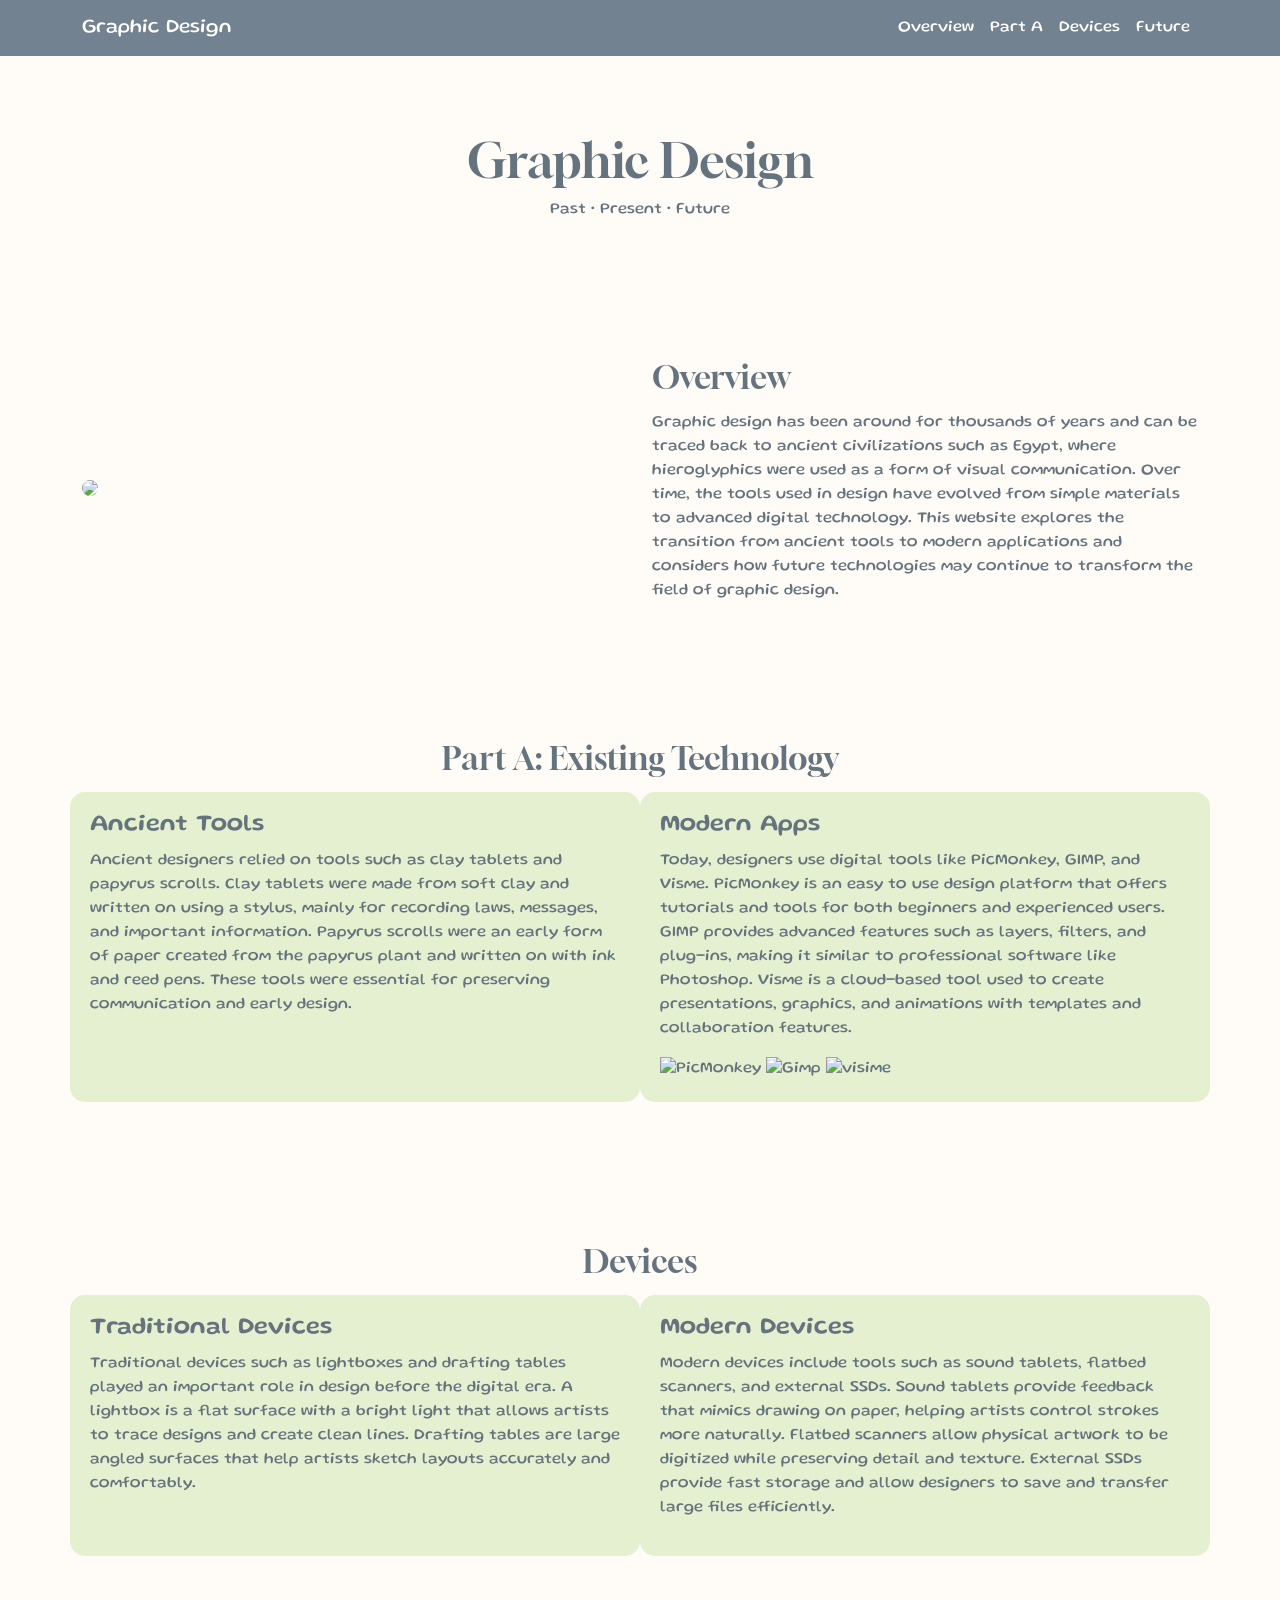
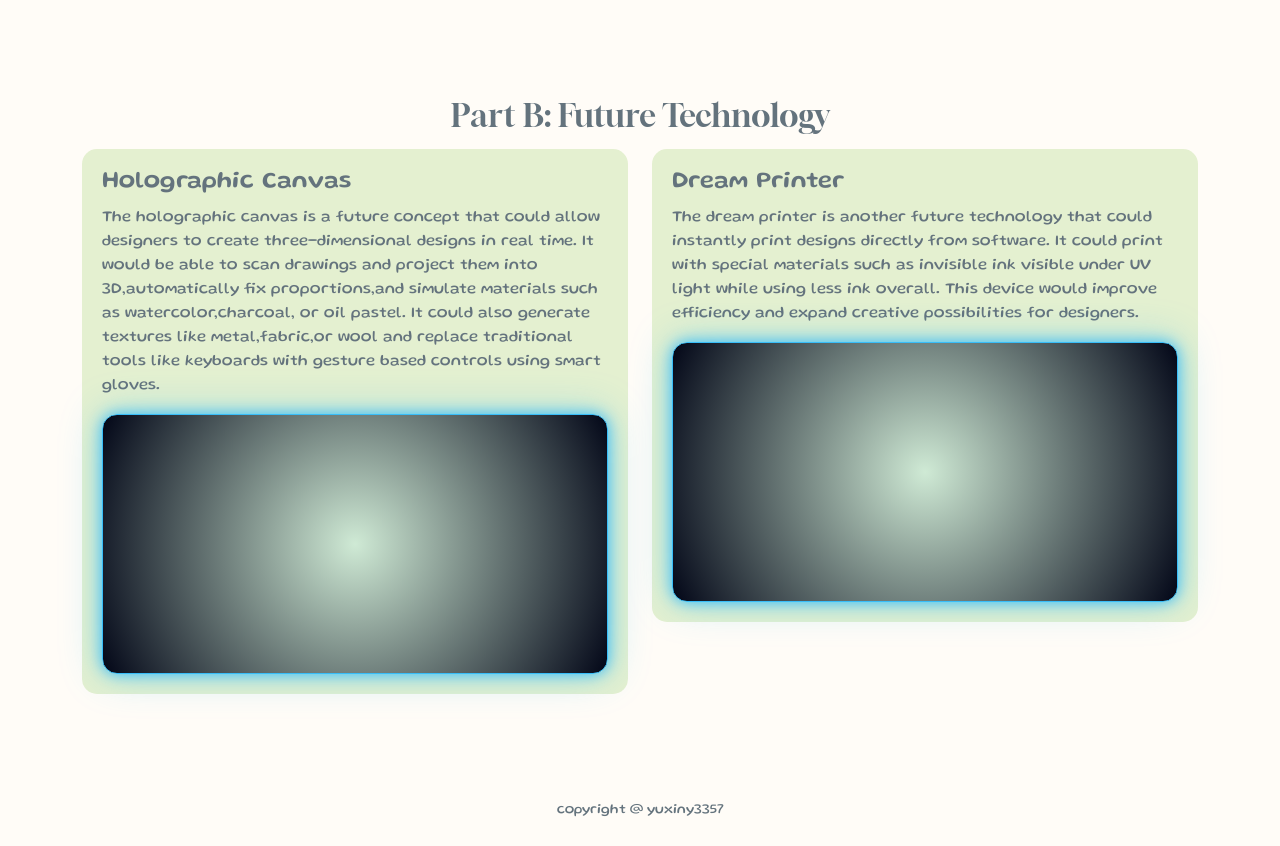
==== commit 6b1e4301: "." ====
--- a/index.html
+++ b/index.html
@@ -337,7 +337,7 @@
 
 <footer class="text-center p-4">
 
-<small>Website in progress...</small>
+<small>copyright @ yuxiny3357 </small>
 
 </footer>
 
